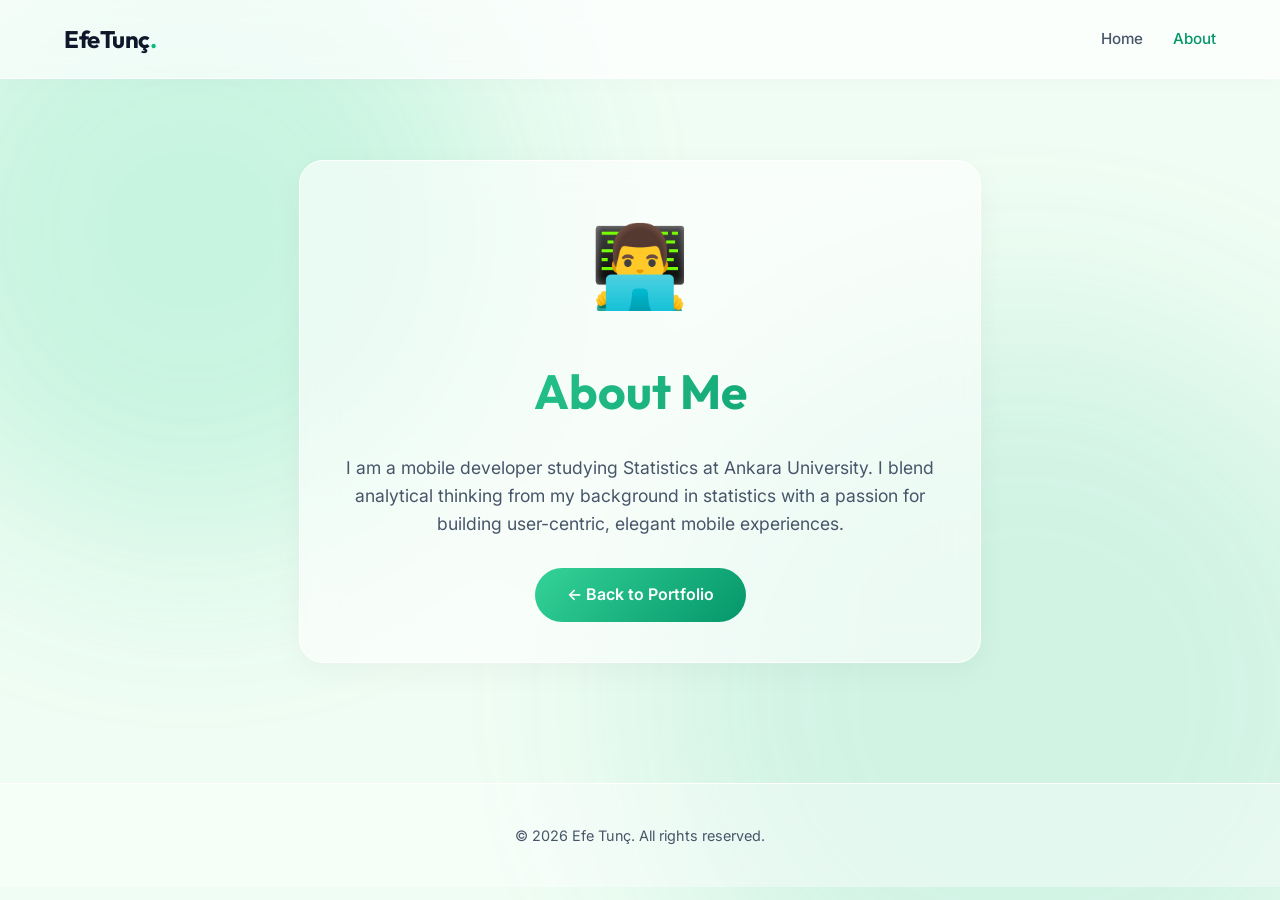
==== about.html @ 8c535603 "Modern portfolio with privacy policies" ====
<!DOCTYPE html>
<html lang="en">
<head>
  <meta charset="UTF-8">
  <meta name="viewport" content="width=device-width, initial-scale=1.0">
  <meta name="description" content="About Efe Tunç">
  <title>Efe Tunç | About</title>
  
  <link rel="preconnect" href="https://fonts.googleapis.com">
  <link rel="preconnect" href="https://fonts.gstatic.com" crossorigin>
  <link href="https://fonts.googleapis.com/css2?family=Inter:wght@400;500;600&family=Outfit:wght@400;600;700;800&display=swap" rel="stylesheet">
  
  <link rel="stylesheet" href="style.css">
  <script src="app.js" defer></script>
  
  <style>
    .about-section {
      padding-top: 160px; /* offset nav */
      min-height: 80vh;
      display: flex;
      flex-direction: column;
      align-items: center;
    }
    .about-content {
      max-width: 800px;
      margin: 0 auto;
      text-align: center;
    }
    .profile-emoji {
      font-size: 5rem;
      margin-bottom: 24px;
      display: inline-block;
      animation: float 6s infinite ease-in-out;
    }
  </style>
</head>
<body>
  <div class="bg-orbs">
    <div class="orb orb-1"></div>
    <div class="orb orb-2"></div>
  </div>

  <nav>
    <a href="index.html" class="brand-logo">EfeTunç</a>
    <div class="nav-links">
      <a href="index.html">Home</a>
      <a href="about.html" class="active">About</a>
    </div>
  </nav>

  <section class="about-section">
    <div class="glass-panel about-content fade-up visible">
      <div class="profile-emoji">👨‍💻</div>
      <h1 class="gradient-text" style="font-size: 3rem; margin-bottom: 24px;">About Me</h1>
      <p style="font-size: 1.1rem; color: var(--text-secondary); max-width: 600px; margin: 0 auto 30px;">
        I am a mobile developer studying Statistics at Ankara University. I blend analytical thinking from my background in statistics with a passion for building user-centric, elegant mobile experiences.
      </p>
      <a href="index.html" class="btn-primary">← Back to Portfolio</a>
    </div>
  </section>

  <footer>
    <p>&copy; 2026 Efe Tunç. All rights reserved.</p>
  </footer>
</body>
</html>
---- style.css ----
:root {
  --bg-color: #f8fafc; /* Very light slate, almost white */
  --text-primary: #0f172a; /* Slate 900 */
  --text-secondary: #475569; /* Slate 600 */
  --accent-1: #10b981; /* Emerald green */
  --accent-2: #059669; /* Darker green */
  --accent-gradient: linear-gradient(135deg, #34d399, #059669);
  --glass-bg: rgba(255, 255, 255, 0.6);
  --glass-border: rgba(255, 255, 255, 1);
  --glass-shadow: 0 8px 32px rgba(0, 0, 0, 0.04);
}

* {
  margin: 0;
  padding: 0;
  box-sizing: border-box;
}

html {
  scroll-behavior: smooth;
}

body {
  font-family: 'Inter', -apple-system, sans-serif;
  background-color: var(--bg-color);
  color: var(--text-primary);
  line-height: 1.6;
  overflow-x: hidden;
}

/* Typography elements */
h1, h2, h3, h4, .brand-logo {
  font-family: 'Outfit', sans-serif;
}

/* Background Glowing Orbs */
.bg-orbs {
  position: fixed;
  top: 0; left: 0; right: 0; bottom: 0;
  z-index: -1;
  overflow: hidden;
  pointer-events: none;
  background-color: #f0fdf4; /* faint green background */
}
.orb {
  position: absolute;
  border-radius: 50%;
  filter: blur(100px);
  opacity: 0.7;
  animation: float 20s infinite alternate;
}
.orb-1 {
  top: -10%; left: -10%;
  width: 50vw; height: 50vw;
  background: rgba(52, 211, 153, 0.3); /* Bright green */
}
.orb-2 {
  bottom: -20%; right: -10%;
  width: 60vw; height: 60vw;
  background: rgba(16, 185, 129, 0.2); /* Emerald green */
  animation-delay: -5s;
}

@keyframes float {
  0% { transform: translate(0, 0) scale(1); }
  100% { transform: translate(5%, 5%) scale(1.1); }
}

/* Navbar */
nav {
  position: fixed;
  top: 0; width: 100%;
  padding: 20px 5%;
  display: flex;
  justify-content: space-between;
  align-items: center;
  z-index: 1000;
  background: rgba(255, 255, 255, 0.7);
  backdrop-filter: blur(12px);
  -webkit-backdrop-filter: blur(12px);
  border-bottom: 1px solid var(--glass-border);
  box-shadow: 0 4px 20px rgba(0,0,0,0.02);
  transition: all 0.3s ease;
}

.brand-logo {
  font-size: 1.5rem;
  font-weight: 700;
  text-decoration: none;
  color: var(--text-primary);
  letter-spacing: -0.5px;
  position: relative;
}
.brand-logo::after {
  content: '.';
  color: var(--accent-1);
}

.nav-links {
  display: flex;
  gap: 30px;
}
.nav-links a {
  text-decoration: none;
  color: var(--text-secondary);
  font-size: 0.95rem;
  font-weight: 500;
  transition: color 0.3s ease;
}
.nav-links a:hover, .nav-links a.active {
  color: var(--accent-2); /* Highlight active in green */
}

/* Hero Section */
.hero {
  min-height: 100vh;
  display: flex;
  flex-direction: column;
  justify-content: center;
  align-items: center;
  padding: 0 5%;
  text-align: center;
  position: relative;
}

.hero-tagline {
  font-size: 0.9rem;
  text-transform: uppercase;
  letter-spacing: 2px;
  color: var(--accent-1);
  margin-bottom: 20px;
  font-weight: 700;
}

.hero h1 {
  font-size: clamp(3rem, 8vw, 6rem);
  font-weight: 800;
  line-height: 1.1;
  margin-bottom: 24px;
  letter-spacing: -2px;
}

.gradient-text {
  background: var(--accent-gradient);
  -webkit-background-clip: text;
  -webkit-text-fill-color: transparent;
  background-clip: text;
}

.hero p {
  font-size: clamp(1rem, 2vw, 1.25rem);
  color: var(--text-secondary);
  max-width: 600px;
  margin-bottom: 40px;
}

.btn-primary {
  display: inline-block;
  padding: 14px 32px;
  background: var(--accent-gradient);
  color: white;
  text-decoration: none;
  border-radius: 30px;
  font-weight: 600;
  transition: transform 0.3s ease, box-shadow 0.3s ease;
  border: none;
  cursor: pointer;
}
.btn-primary:hover {
  transform: translateY(-2px);
  box-shadow: 0 10px 25px rgba(16, 185, 129, 0.3); /* green shadow */
}

/* Sections */
section {
  padding: 120px 5%;
  position: relative;
}
.section-header {
  text-align: center;
  margin-bottom: 60px;
}
.section-header h2 {
  font-size: 2.5rem;
  font-weight: 800;
  margin-bottom: 16px;
  color: var(--text-primary);
}
.section-header p {
  color: var(--text-secondary);
}

/* Glass Card */
.glass-panel {
  background: var(--glass-bg);
  backdrop-filter: blur(16px);
  -webkit-backdrop-filter: blur(16px);
  border: 1px solid var(--glass-border);
  border-radius: 24px;
  padding: 40px;
  box-shadow: var(--glass-shadow);
}

/* Projects Grid */
.projects-grid {
  display: grid;
  grid-template-columns: repeat(auto-fit, minmax(320px, 1fr));
  gap: 30px;
  max-width: 1200px;
  margin: 0 auto;
}

.project-card {
  position: relative;
  border-radius: 24px;
  padding: 40px;
  background: var(--glass-bg);
  border: 1px solid var(--glass-border);
  box-shadow: var(--glass-shadow);
  transition: all 0.4s cubic-bezier(0.175, 0.885, 0.32, 1.275);
  display: flex;
  flex-direction: column;
  gap: 16px;
  overflow: hidden;
  text-decoration: none;
  color: inherit;
}

.project-card:hover {
  transform: translateY(-10px);
  border-color: rgba(16, 185, 129, 0.3);
  box-shadow: 0 20px 40px rgba(16, 185, 129, 0.15); /* light green shadow */
  background: #ffffff;
}

.project-icon {
  font-size: 3rem;
  margin-bottom: 8px;
  display: inline-block;
}

.project-title {
  font-size: 1.5rem;
  font-weight: 700;
  color: var(--text-primary);
}

.project-desc {
  color: var(--text-secondary);
  font-size: 0.95rem;
  margin-bottom: 20px;
  flex-grow: 1;
}

.project-link {
  display: inline-flex;
  align-items: center;
  gap: 8px;
  color: var(--accent-1);
  font-weight: 600;
  font-size: 0.9rem;
}
.project-link span {
  transition: transform 0.3s ease;
}
.project-card:hover .project-link span {
  transform: translateX(4px);
}

/* Footer */
footer {
  padding: 40px 5%;
  text-align: center;
  border-top: 1px solid var(--glass-border);
  color: var(--text-secondary);
  font-size: 0.9rem;
  background: rgba(255, 255, 255, 0.4);
}

/* Animations */
.fade-up {
  opacity: 0;
  transform: translateY(30px);
  transition: opacity 0.8s ease, transform 0.8s ease;
}
.fade-up.visible {
  opacity: 1;
  transform: translateY(0);
}

.stagger-1 { transition-delay: 0.1s; }
.stagger-2 { transition-delay: 0.2s; }
.stagger-3 { transition-delay: 0.3s; }

/* Responsive */
@media (max-width: 768px) {
  .nav-links {
    display: none;
  }
}
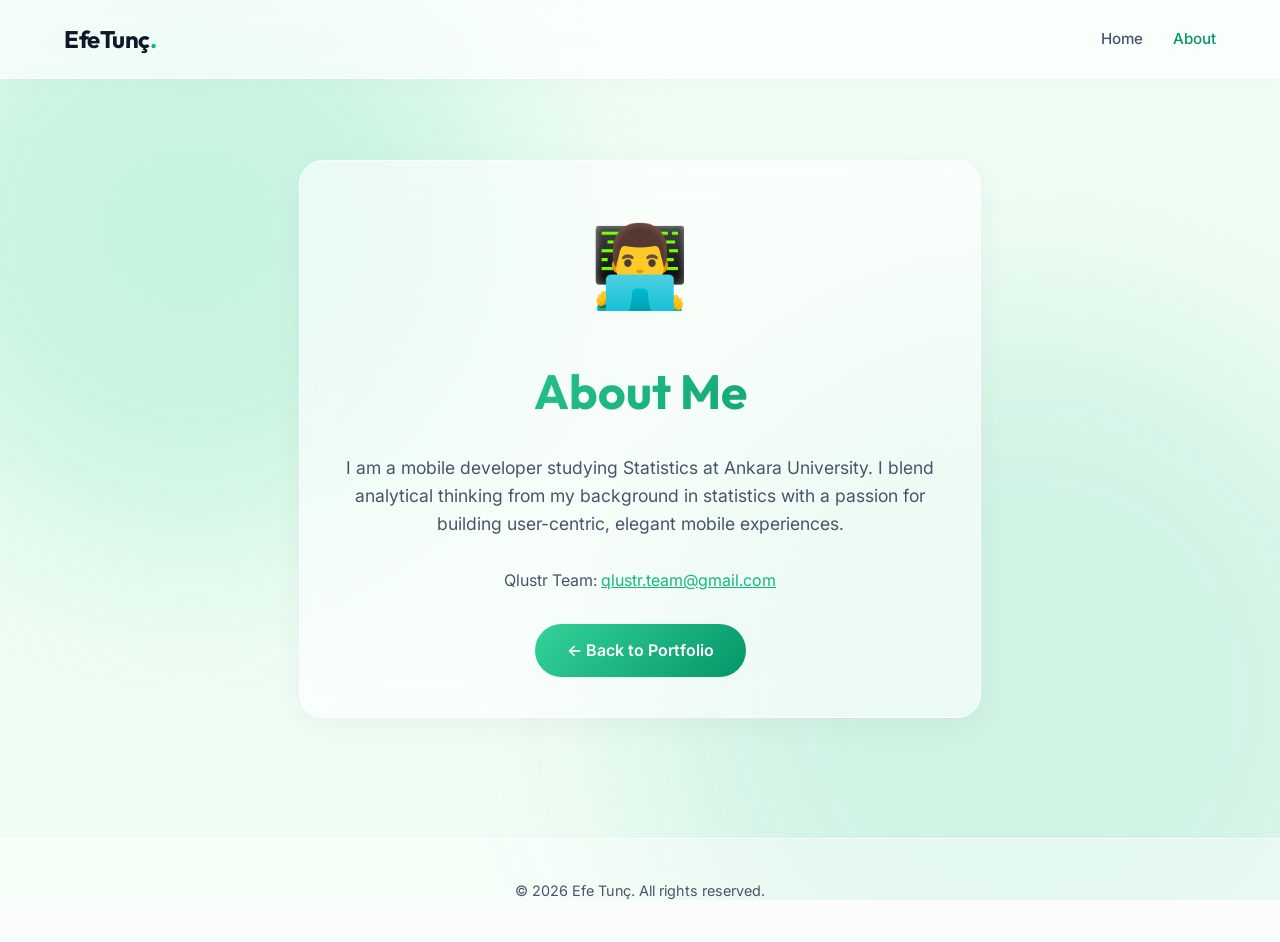
==== commit b78fe707: "AutoDeal privacy policy güncellendi, about sayfasına Qlustr Team maili eklendi - autodeal-privacy.ht" ====
--- a/about.html
+++ b/about.html
@@ -55,6 +55,9 @@
       <p style="font-size: 1.1rem; color: var(--text-secondary); max-width: 600px; margin: 0 auto 30px;">
         I am a mobile developer studying Statistics at Ankara University. I blend analytical thinking from my background in statistics with a passion for building user-centric, elegant mobile experiences.
       </p>
+      <p style="font-size: 1rem; color: var(--text-secondary); max-width: 600px; margin: 0 auto 30px;">
+        Qlustr Team: <a href="mailto:qlustr.team@gmail.com" style="color: var(--accent-1);">qlustr.team@gmail.com</a>
+      </p>
       <a href="index.html" class="btn-primary">← Back to Portfolio</a>
     </div>
   </section>
--- a/style.css
+++ b/style.css
@@ -291,6 +291,8 @@
 .stagger-1 { transition-delay: 0.1s; }
 .stagger-2 { transition-delay: 0.2s; }
 .stagger-3 { transition-delay: 0.3s; }
+.stagger-4 { transition-delay: 0.4s; }
+.stagger-5 { transition-delay: 0.5s; }
 
 /* Responsive */
 @media (max-width: 768px) {
